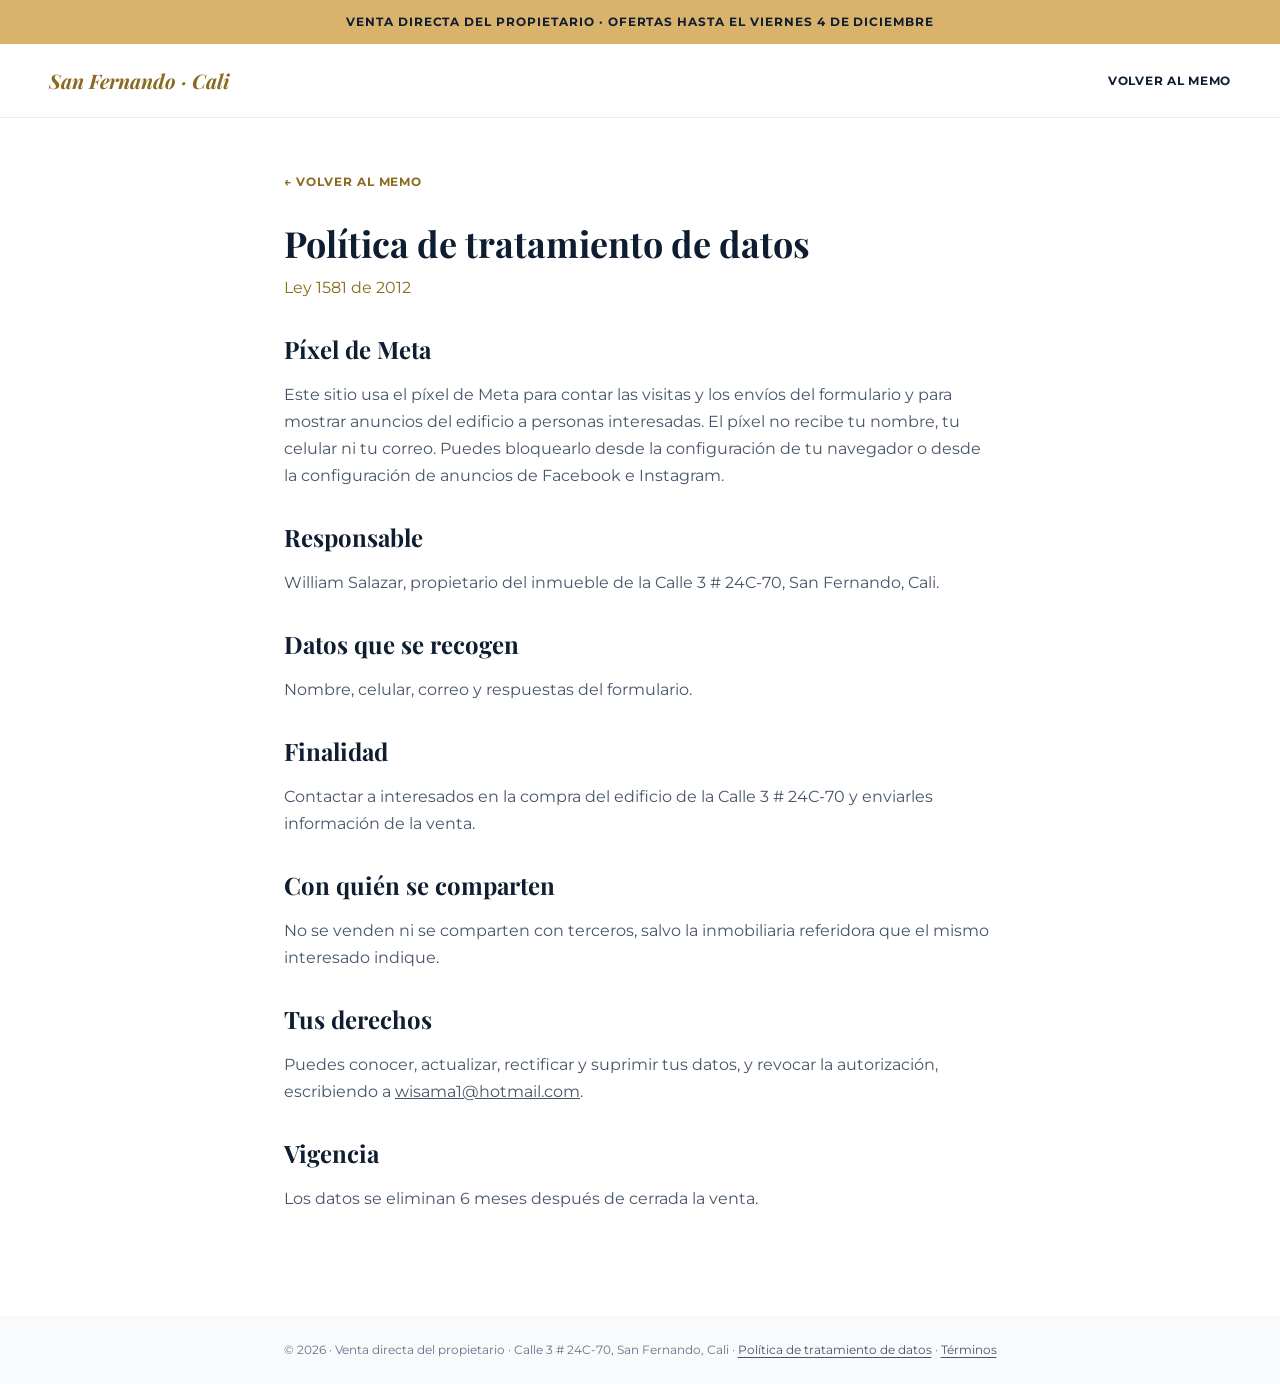
==== politica-datos.html @ 8b114950 "Landing memo online del edificio de San Fernando Co-Authored-By: Claude Opus 5.5 <noreply@anthropic." ====
<!doctype html>
<html lang="es-CO">
<head>
<meta charset="utf-8">
<meta name="viewport" content="width=device-width, initial-scale=1">
<title>Política de tratamiento de datos · Venta directa, San Fernando</title>
<meta name="robots" content="noindex">
<link rel="preconnect" href="https://fonts.googleapis.com">
<link rel="preconnect" href="https://fonts.gstatic.com" crossorigin>
<link href="https://fonts.googleapis.com/css2?family=Montserrat:wght@300;400;500;600;700&family=Playfair+Display:ital,wght@0,700;1,700&display=swap" rel="stylesheet">
<link rel="stylesheet" href="assets/styles.css">
<!-- Meta Pixel · dataset "Edificio San Fernando · Landing" (finan.taxi) -->
<script>
!function(f,b,e,v,n,t,s){if(f.fbq)return;n=f.fbq=function(){n.callMethod?n.callMethod.apply(n,arguments):n.queue.push(arguments)};if(!f._fbq)f._fbq=n;n.push=n;n.loaded=!0;n.version='2.0';n.queue=[];t=b.createElement(e);t.async=!0;t.src=v;s=b.getElementsByTagName(e)[0];s.parentNode.insertBefore(t,s)}(window,document,'script','https://connect.facebook.net/en_US/fbevents.js');
fbq('init','2694679924367626');fbq('track','PageView');
</script>
<noscript><img height="1" width="1" style="display:none" alt="" src="https://www.facebook.com/tr?id=2694679924367626&amp;ev=PageView&amp;noscript=1"></noscript>
</head>
<body>
<div class="topbar">Venta directa del propietario · Ofertas hasta el viernes 4 de diciembre</div>
<header class="nav"><div class="in"><a class="brand" href="index.html">San Fernando · Cali</a><a class="l" href="index.html" style="font-size:12px;font-weight:700;letter-spacing:.06em;text-transform:uppercase;text-decoration:none;color:#0f1d30">Volver al memo</a></div></header>
<main class="legal">
<a class="back" href="index.html">&larr; Volver al memo</a>
<h1>Política de tratamiento de datos</h1>
<p class="sub">Ley 1581 de 2012</p>
<h2>Píxel de Meta</h2>
<p>Este sitio usa el píxel de Meta para contar las visitas y los envíos del formulario y para mostrar anuncios del edificio a personas interesadas. El píxel no recibe tu nombre, tu celular ni tu correo. Puedes bloquearlo desde la configuración de tu navegador o desde la configuración de anuncios de Facebook e Instagram.</p>
<h2>Responsable</h2>
<p><span data-cfg="nombre_papa">William Salazar</span>, propietario del inmueble de la Calle 3 # 24C-70, San Fernando, Cali.</p>
<h2>Datos que se recogen</h2>
<p>Nombre, celular, correo y respuestas del formulario.</p>
<h2>Finalidad</h2>
<p>Contactar a interesados en la compra del edificio de la Calle 3 # 24C-70 y enviarles información de la venta.</p>
<h2>Con quién se comparten</h2>
<p>No se venden ni se comparten con terceros, salvo la inmobiliaria referidora que el mismo interesado indique.</p>
<h2>Tus derechos</h2>
<p>Puedes conocer, actualizar, rectificar y suprimir tus datos, y revocar la autorización, escribiendo a <span data-cfg="correo_venta"><a href="mailto:wisama1@hotmail.com">wisama1@hotmail.com</a></span>.</p>
<h2>Vigencia</h2>
<p>Los datos se eliminan 6 meses después de cerrada la venta.</p>
</main>
<footer class="foot"><p style="margin:0">© 2026 · Venta directa del propietario · Calle 3 # 24C-70, San Fernando, Cali · <a href="politica-datos.html">Política de tratamiento de datos</a> · <a href="terminos.html">Términos</a></p></footer>
<script src="config.js"></script>
<script>
(function(){var C=window.UPCFG||{};
 var m={nombre_papa:C.nombre_papa,correo_venta:C.correo_venta};
 document.querySelectorAll('[data-cfg]').forEach(function(n){var v=m[n.getAttribute('data-cfg')];
  if(v){ if(n.getAttribute('data-cfg')==='correo_venta'){var a=document.createElement('a');a.href='mailto:'+v;a.textContent=v;n.textContent='';n.appendChild(a);} else {n.textContent=v;} }});
})();
</script>
</body>
</html>
---- assets/styles.css ----
/* Memo online · Edificio San Fernando. Sistema calcado de Caribe Dekko (medido), paleta de la portada aprobada. */
:root{
  --navy:#0f1d30;
  --navy-deep:#0a1422;
  --navy-line:#2a3b57;
  --gold:#d9b36c;
  --gold-ink:#8a6a1f;      /* dorado para texto pequeño sobre claro (contraste >= 4.5) */
  --gold-ink-lg:#b08a35;   /* dorado para titulares grandes sobre claro (contraste >= 3) */
  --ink:#0f1d30;
  --slate:#475569;
  --slate-soft:#64748b;
  --paper:#f8fafc;
  --line:#e8ecf2;
  --white:#fff;
  --r-card:14px;
  --r-btn:6px;
}
*{box-sizing:border-box}
html{scroll-behavior:smooth;-webkit-text-size-adjust:100%}
body{margin:0;font-family:'Montserrat',system-ui,-apple-system,'Segoe UI',Roboto,sans-serif;font-weight:300;font-size:18px;line-height:28px;color:var(--slate);background:var(--white);overflow-x:hidden}
img{max-width:100%;height:auto;display:block}
a{color:inherit}
h1,h2,h3{font-family:'Playfair Display',Georgia,serif;font-weight:700;color:var(--ink);margin:0;font-variant-numeric:lining-nums;font-feature-settings:"lnum" 1}
h1{font-size:48px;line-height:60px}
h2{font-size:24px;line-height:32px}
h3{font-size:18px;line-height:28px}
.num,.lnum{font-variant-numeric:lining-nums}
.sub{color:var(--gold-ink);font-size:14px;line-height:22px;font-weight:500;margin:4px 0 0}
.eyebrow{font-size:11px;letter-spacing:.14em;text-transform:uppercase;font-weight:600;color:var(--gold-ink)}

/* barra superior dorada (sticky) */
.topbar{position:sticky;top:0;z-index:50;background:var(--gold);color:var(--navy);text-align:center;font-weight:700;font-size:12px;line-height:18px;letter-spacing:.08em;text-transform:uppercase;padding:13px 16px;min-height:44px;display:flex;align-items:center;justify-content:center}

/* menú */
.nav{background:var(--white);border-bottom:1px solid var(--line);position:relative;z-index:40}
.nav .in{max-width:1230px;margin:0 auto;padding:0 24px;height:73px;display:flex;align-items:center;justify-content:space-between}
.nav .brand{font-family:'Playfair Display',serif;font-weight:700;font-style:italic;font-size:20px;color:var(--gold-ink);text-decoration:none;font-variant-numeric:lining-nums}
.nav ul{list-style:none;margin:0;padding:0;display:flex;gap:32px}
.nav a.l{font-size:12px;font-weight:700;letter-spacing:.06em;text-transform:uppercase;color:var(--ink);text-decoration:none;padding:8px 0}
.nav a.l:hover{color:var(--gold-ink)}
.burger{display:none;background:none;border:0;padding:10px;margin-right:-10px;cursor:pointer;color:var(--ink)}
.burger svg{display:block}

/* layout dos columnas */
.wrap{max-width:1230px;margin:0 auto;padding:32px 24px 0;display:grid;grid-template-columns:minmax(0,1fr) 384px;column-gap:46px;align-items:start}
.main{grid-column:1;grid-row:1;min-width:0}
.aside{grid-column:2;grid-row:1;position:sticky;top:64px;align-self:start}
section{scroll-margin-top:64px}
.main>section{margin-bottom:64px}

/* hero */
.mark{display:flex;align-items:center;gap:14px;margin:8px 0 28px}
.mark b{font-family:'Playfair Display',serif;font-style:italic;font-weight:700;font-size:38px;line-height:40px;color:var(--gold-ink-lg);font-variant-numeric:lining-nums}
.mark span{font-size:12px;letter-spacing:.2em;text-transform:uppercase;font-weight:600;color:var(--gold-ink);border-left:1px solid var(--gold);padding-left:14px;line-height:18px}
.hero h1 em{display:block;font-style:italic;color:var(--gold-ink-lg)}
.hero .lead{margin:24px 0 8px}
.hero .lead-strong{font-weight:700;color:var(--ink);margin:0 0 28px}
.cifra{background:var(--paper);border-left:4px solid var(--gold);border-radius:0 8px 8px 0;padding:24px 28px;margin:0 0 28px}
.cifra .k{font-size:12px;letter-spacing:.12em;text-transform:uppercase;font-weight:600;color:var(--slate-soft)}
.cifra .v{font-family:'Montserrat',sans-serif;font-weight:700;font-size:32px;line-height:44px;color:var(--ink);font-variant-numeric:lining-nums}
.cifra p{margin:4px 0 0;font-size:14px;line-height:22px;color:var(--slate);font-weight:400}
.hero p.cierre{margin:0 0 28px;font-size:16px;line-height:26px}
.hero-foto{margin:0;border-radius:var(--r-card);overflow:hidden;background:var(--paper);box-shadow:0 10px 30px rgba(15,29,48,.12)}
.hero-foto img{width:100%;aspect-ratio:3/2;object-fit:cover;object-position:50% 18%}

/* tarjeta gris (galería) */
.card-soft{background:var(--paper);border-radius:20px;padding:32px}
.card-soft h2{font-size:24px}
.galeria{display:grid;grid-template-columns:1fr 1fr;gap:16px;margin-top:24px}
.galeria figure{margin:0;display:flex;flex-direction:column;gap:8px}
.galeria .ph{border-radius:12px;overflow:hidden;background:#e2e8f0;box-shadow:0 8px 22px rgba(15,29,48,.10)}
.galeria img{width:100%;aspect-ratio:4/3;object-fit:cover}
.galeria .wide{grid-column:1/-1}
.galeria .wide img{aspect-ratio:16/8}
.galeria figcaption{font-size:12px;line-height:18px;font-weight:500;color:var(--slate);letter-spacing:.02em}
.galeria figcaption b{color:var(--ink);font-weight:600}
.galeria .rotulo{font-size:12px;line-height:18px;font-style:italic;color:var(--slate)}

/* pilares */
.pilares h2{text-transform:none}
.grid4{display:grid;grid-template-columns:1fr 1fr;gap:16px;margin-top:24px}
.pcard{background:var(--white);border:1px solid var(--line);border-radius:var(--r-card);padding:24px;box-shadow:0 1px 3px rgba(15,29,48,.05)}
.pcard .eyebrow{display:block;margin-bottom:12px}
.pcard h3{margin-bottom:8px}
.pcard p{margin:0;font-size:14px;line-height:22px;font-weight:400;color:var(--slate)}

/* pasos (bloque navy) */
.pasos{background:var(--navy);border-radius:20px;padding:32px;color:#fff}
.pasos h2{color:#fff}
.pasos .tl{list-style:none;margin:24px 0 0;padding:0 0 0 22px;position:relative}
.pasos .tl:before{content:"";position:absolute;left:4px;top:8px;bottom:8px;width:1px;background:rgba(217,179,108,.4)}
.pasos .tl li{position:relative;margin-bottom:20px}
.pasos .tl li:last-child{margin-bottom:0}
.pasos .tl li:before{content:"";position:absolute;left:-22px;top:6px;width:9px;height:9px;border-radius:50%;background:var(--gold)}
.pasos h3{color:var(--gold);text-transform:uppercase;font-size:16px;line-height:24px}
.pasos p{margin:2px 0 0;font-size:14px;line-height:22px;font-weight:400;color:#e6ecf5}

/* tabla */
.tabla{width:100%;border-collapse:separate;border-spacing:0;margin-top:20px;font-size:14px;line-height:22px;border-radius:10px;overflow:hidden;border:1px solid var(--line)}
.tabla th{background:var(--navy);color:#fff;text-align:left;font-size:12px;letter-spacing:.08em;text-transform:uppercase;font-weight:700;padding:12px 16px}
.tabla td{padding:14px 16px;font-weight:400;color:var(--slate);vertical-align:top;border-top:1px solid var(--line)}
.tabla tbody tr:nth-child(even) td{background:var(--paper)}
.tabla td:first-child{color:var(--ink);font-weight:600;width:48%}
.tabla td:last-child{color:var(--gold-ink);font-weight:600}
.nota{font-size:12px;line-height:19px;font-style:italic;color:var(--slate-soft);margin:12px 0 0}

/* narrativa 2 tarjetas */
.dos{display:grid;grid-template-columns:1fr 1fr;gap:16px;margin-top:24px}
.ncard{background:var(--paper);border-top:3px solid var(--gold);border-radius:12px;padding:22px 24px}
.ncard h3{font-size:17px;margin-bottom:8px}
.ncard p{margin:0;font-size:14px;line-height:22px;font-weight:400;color:var(--slate)}
.mapa{margin:20px 0 0;border-radius:var(--r-card);overflow:hidden;box-shadow:0 10px 30px rgba(15,29,48,.12);border:1px solid var(--line)}
.mapa img{width:100%}

/* FAQ */
.faq{margin-top:16px;border-top:1px solid var(--line)}
.faq details{border-bottom:1px solid var(--line)}
.faq summary{list-style:none;cursor:pointer;display:flex;justify-content:space-between;align-items:center;gap:16px;padding:18px 0;font-weight:700;font-size:14px;line-height:22px;color:var(--ink)}
.faq summary::-webkit-details-marker{display:none}
.faq summary:after{content:"+";color:var(--gold-ink);font-size:22px;line-height:22px;font-weight:400;flex:none}
.faq details[open] summary:after{content:"\2212"}
.faq details p{margin:0 0 18px;font-size:14px;line-height:23px;font-weight:400;color:var(--slate)}

/* formulario (tarjeta navy) */
.fcard{background:var(--navy);border-radius:16px;box-shadow:0 20px 40px rgba(15,29,48,.28);color:#fff;padding:24px;max-height:calc(100vh - 80px);overflow-y:auto;scrollbar-width:thin;scrollbar-color:#3a4d6b transparent}
.fcard .eyebrow{display:block;text-align:center;color:var(--gold);line-height:16px}
.fcard h2{color:#fff;text-align:center;margin:6px 0 2px;font-size:22px}
.fcard .fsub{text-align:center;font-size:12px;line-height:18px;color:#c3cfdf;margin:0 0 16px;font-weight:400}
.f label.l{display:block;line-height:16px;font-size:11px;letter-spacing:.1em;text-transform:uppercase;color:#b9c6d9;font-weight:600;margin:0 0 5px}
.f .fld{margin-bottom:10px}
.f input[type=text],.f input[type=tel],.f input[type=email],.f select{width:100%;background:var(--navy-deep);border:1px solid var(--navy-line);border-radius:var(--r-btn);color:#fff;font:400 14px/20px 'Montserrat',sans-serif;padding:9px 12px;height:40px;appearance:none;-webkit-appearance:none}
.f select{background-image:url("data:image/svg+xml;utf8,<svg xmlns='http://www.w3.org/2000/svg' width='12' height='8' viewBox='0 0 12 8'><path d='M1 1l5 5 5-5' fill='none' stroke='%23d9b36c' stroke-width='1.6'/></svg>");background-repeat:no-repeat;background-position:right 12px center;padding-right:34px}
.f select option{color:#0f1d30;background:#fff}
.f input::placeholder{color:#7f90a8}
.f input:focus,.f select:focus{outline:2px solid var(--gold);outline-offset:1px;border-color:var(--gold)}
.f input:user-invalid,.f select:user-invalid{border-color:#f0a3a3}
.f .chk{display:flex;gap:10px;align-items:flex-start;margin:4px 0 14px}
.f .chk input{margin-top:3px;width:16px;height:16px;accent-color:var(--gold);flex:none}
.f .chk label{font-size:12px;line-height:18px;color:#d5deea;font-weight:400}
.f .chk a{color:var(--gold)}
.btn{display:block;width:100%;background:var(--gold);color:var(--navy);border:0;border-radius:var(--r-btn);height:42px;font:700 13px/18px 'Montserrat',sans-serif;letter-spacing:.06em;text-transform:uppercase;cursor:pointer;text-align:center;text-decoration:none;padding:12px 16px}
.btn:hover{filter:brightness(1.05)}
.btn[disabled]{opacity:.6;cursor:progress}
.btn.line{background:transparent;color:var(--gold);border:1px solid var(--gold);margin-top:10px}
.fine{margin:12px 0 0;text-align:center;font-size:11px;line-height:17px;color:#b9c6d9;font-weight:400}
.ferr{background:#3a1d24;border:1px solid #8a3a47;color:#ffd9de;border-radius:8px;padding:10px 12px;font-size:13px;line-height:19px;font-weight:400;margin:0 0 12px}
.ferr[hidden]{display:none}

/* pantalla posterior */
.pant{text-align:center;padding:8px 0}
.pant h2{color:#fff;font-size:24px;line-height:32px;margin:8px 0 10px}
.pant p{margin:0 0 18px;color:#d5deea;font-size:15px;line-height:23px;font-weight:400}
.pant .btn{margin-top:10px}
.pant-top{margin:0 0 40px}
.pant-top .fcard{max-height:none;overflow:visible;padding:32px;max-width:none}
.pant-top .pant{max-width:560px;margin:0 auto}
.pant-top[hidden]{display:none}

/* pie */
.foot{background:var(--paper);margin-top:64px;padding:24px;text-align:center;font-size:12px;line-height:20px;color:var(--slate-soft);font-weight:400}
.foot a{color:var(--slate);text-underline-offset:3px}

/* páginas legales */
.legal{max-width:760px;margin:0 auto;padding:48px 24px 24px}
.legal h1{font-size:36px;line-height:46px;margin-bottom:8px}
.legal h2{margin:32px 0 8px}
.legal p,.legal li{font-size:16px;line-height:27px;font-weight:400}
.legal ul{padding-left:22px}
.legal .back{display:inline-block;font-size:12px;letter-spacing:.08em;text-transform:uppercase;font-weight:700;color:var(--gold-ink);text-decoration:none;margin-bottom:24px}

/* móvil */
@media (max-width:980px){
  .wrap{display:block;padding:24px 20px 0}
  .aside{position:static;margin:0 0 0}
  .fcard{max-height:none;overflow:visible}
  h1{font-size:36px;line-height:44px}
  .nav .in{padding:0 20px;height:64px}
  .burger{display:block}
  .nav ul{display:none;position:absolute;left:0;right:0;top:64px;background:var(--white);border-bottom:1px solid var(--line);flex-direction:column;gap:0;padding:8px 20px 16px;box-shadow:0 12px 20px rgba(15,29,48,.08)}
  .nav ul.open{display:flex}
  .nav a.l{display:block;padding:14px 0;border-bottom:1px solid var(--line)}
  .topbar{font-size:11px;letter-spacing:.05em;padding:10px 14px}
  .mark b{font-size:32px}
  .mark span{font-size:11px}
  .hero-foto img{aspect-ratio:4/5;object-position:50% 30%}
  .card-soft{padding:20px}
  .galeria{gap:12px}
  .galeria .wide img{aspect-ratio:16/10}
  .galeria img{aspect-ratio:1/1}
  .galeria figcaption{font-size:11px;line-height:16px}
  .grid4,.dos{grid-template-columns:1fr}
  .pasos{padding:24px 20px}
  .tabla{font-size:13px}
  .tabla th,.tabla td{padding:12px}
  .tabla td:first-child{width:46%}
  .cifra{padding:20px}
  .cifra .v{font-size:28px;line-height:38px}
  body{font-size:17px}
  .main>section{margin-bottom:48px}
  #formulario{margin-top:0}
}
@media (min-width:981px) and (max-height:720px){
  .aside{top:56px}
  .fcard{padding:12px 22px 14px;max-height:calc(100vh - 66px)}
  .fcard h2{margin:2px 0 8px;font-size:20px;line-height:26px}
  .fcard .fsub{display:none}
  .f label.l{margin-bottom:3px}
  .f .fld{margin-bottom:6px}
  .f input[type=text],.f input[type=tel],.f input[type=email],.f select{height:36px;padding:6px 12px}
  .f .chk{margin:2px 0 8px}
  .btn{height:38px;padding:9px 16px}
  .fine{margin-top:8px}
}
@media (prefers-reduced-motion:reduce){html{scroll-behavior:auto}}
.mark{flex-wrap:wrap;gap:6px 14px}
.mark b{white-space:nowrap}
.legal .nav-l{display:inline}
@media (max-width:980px){.mark span{border-left:0;padding-left:0}.mark{margin-bottom:20px}.nav .in>a.l{border-bottom:0;padding:0}}
.hero .lead{max-width:520px}
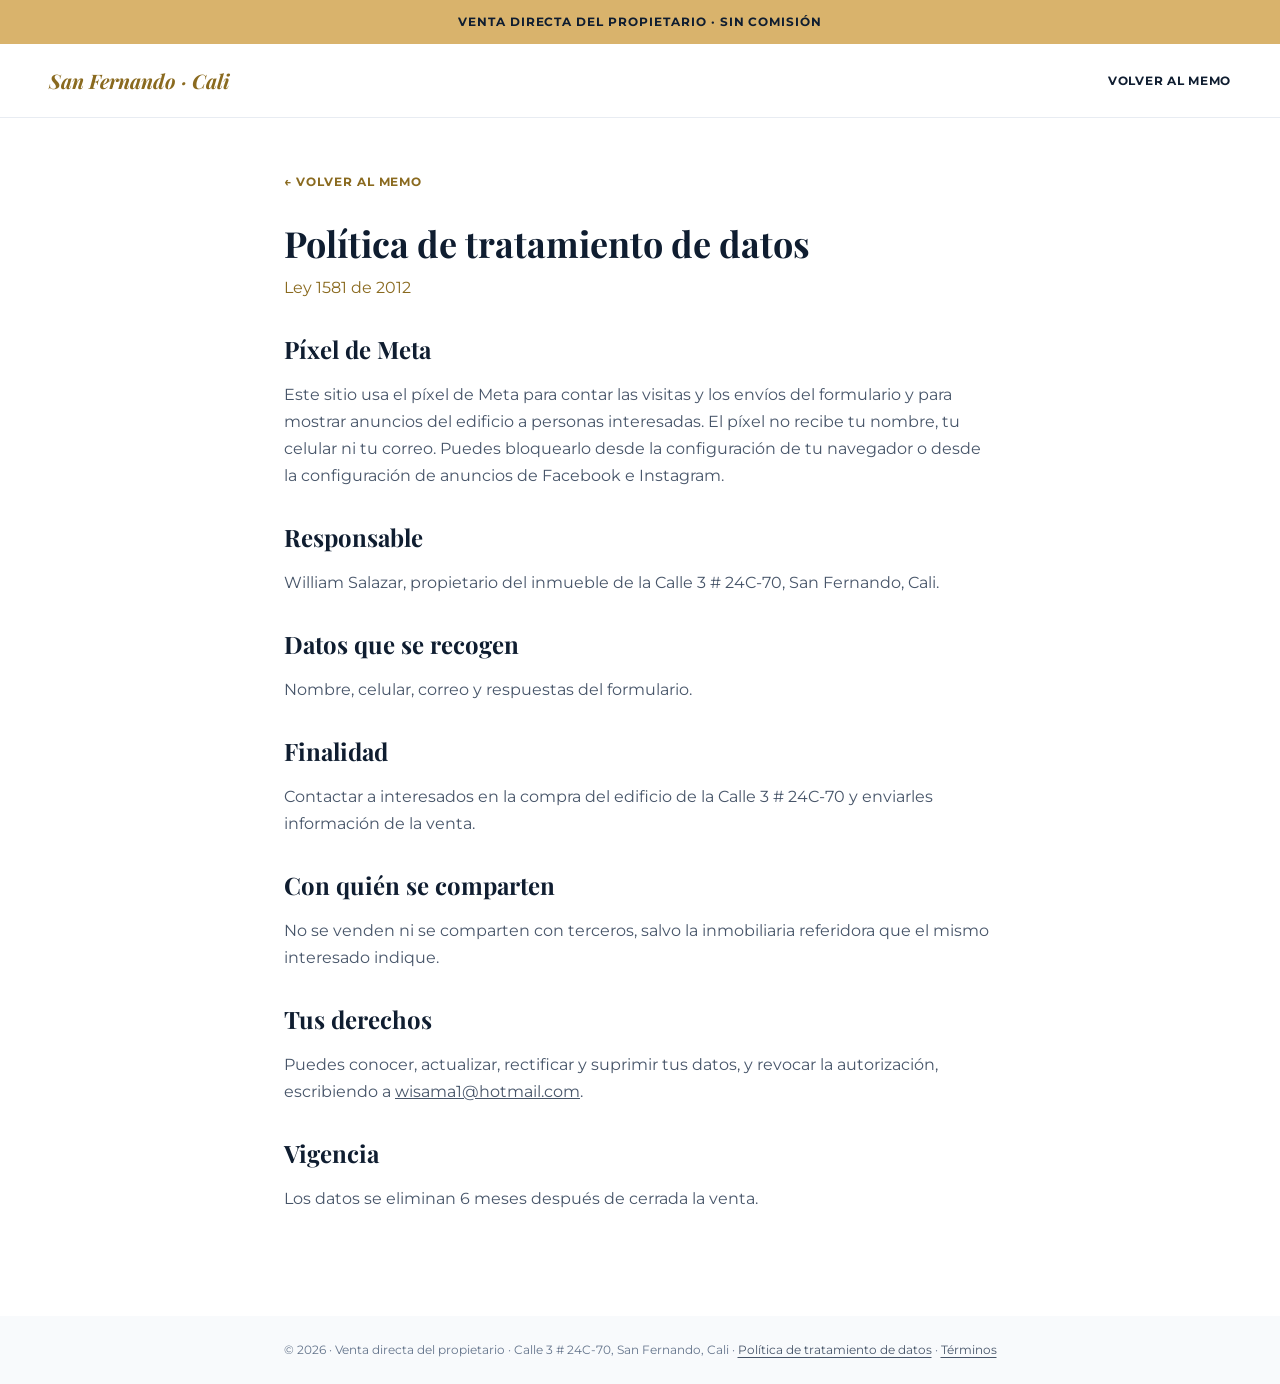
==== commit 1161919a: "Primer pantallazo con foto, cifras y botones al formulario; sin precio de contado ni fechas; renta c" ====
--- a/politica-datos.html
+++ b/politica-datos.html
@@ -1,51 +1,51 @@
-<!doctype html>
-<html lang="es-CO">
-<head>
-<meta charset="utf-8">
-<meta name="viewport" content="width=device-width, initial-scale=1">
-<title>Política de tratamiento de datos · Venta directa, San Fernando</title>
-<meta name="robots" content="noindex">
-<link rel="preconnect" href="https://fonts.googleapis.com">
-<link rel="preconnect" href="https://fonts.gstatic.com" crossorigin>
-<link href="https://fonts.googleapis.com/css2?family=Montserrat:wght@300;400;500;600;700&family=Playfair+Display:ital,wght@0,700;1,700&display=swap" rel="stylesheet">
-<link rel="stylesheet" href="assets/styles.css">
-<!-- Meta Pixel · dataset "Edificio San Fernando · Landing" (finan.taxi) -->
-<script>
-!function(f,b,e,v,n,t,s){if(f.fbq)return;n=f.fbq=function(){n.callMethod?n.callMethod.apply(n,arguments):n.queue.push(arguments)};if(!f._fbq)f._fbq=n;n.push=n;n.loaded=!0;n.version='2.0';n.queue=[];t=b.createElement(e);t.async=!0;t.src=v;s=b.getElementsByTagName(e)[0];s.parentNode.insertBefore(t,s)}(window,document,'script','https://connect.facebook.net/en_US/fbevents.js');
-fbq('init','2694679924367626');fbq('track','PageView');
-</script>
-<noscript><img height="1" width="1" style="display:none" alt="" src="https://www.facebook.com/tr?id=2694679924367626&amp;ev=PageView&amp;noscript=1"></noscript>
-</head>
-<body>
-<div class="topbar">Venta directa del propietario · Ofertas hasta el viernes 4 de diciembre</div>
-<header class="nav"><div class="in"><a class="brand" href="index.html">San Fernando · Cali</a><a class="l" href="index.html" style="font-size:12px;font-weight:700;letter-spacing:.06em;text-transform:uppercase;text-decoration:none;color:#0f1d30">Volver al memo</a></div></header>
-<main class="legal">
-<a class="back" href="index.html">&larr; Volver al memo</a>
-<h1>Política de tratamiento de datos</h1>
-<p class="sub">Ley 1581 de 2012</p>
-<h2>Píxel de Meta</h2>
-<p>Este sitio usa el píxel de Meta para contar las visitas y los envíos del formulario y para mostrar anuncios del edificio a personas interesadas. El píxel no recibe tu nombre, tu celular ni tu correo. Puedes bloquearlo desde la configuración de tu navegador o desde la configuración de anuncios de Facebook e Instagram.</p>
-<h2>Responsable</h2>
-<p><span data-cfg="nombre_papa">William Salazar</span>, propietario del inmueble de la Calle 3 # 24C-70, San Fernando, Cali.</p>
-<h2>Datos que se recogen</h2>
-<p>Nombre, celular, correo y respuestas del formulario.</p>
-<h2>Finalidad</h2>
-<p>Contactar a interesados en la compra del edificio de la Calle 3 # 24C-70 y enviarles información de la venta.</p>
-<h2>Con quién se comparten</h2>
-<p>No se venden ni se comparten con terceros, salvo la inmobiliaria referidora que el mismo interesado indique.</p>
-<h2>Tus derechos</h2>
-<p>Puedes conocer, actualizar, rectificar y suprimir tus datos, y revocar la autorización, escribiendo a <span data-cfg="correo_venta"><a href="mailto:wisama1@hotmail.com">wisama1@hotmail.com</a></span>.</p>
-<h2>Vigencia</h2>
-<p>Los datos se eliminan 6 meses después de cerrada la venta.</p>
-</main>
-<footer class="foot"><p style="margin:0">© 2026 · Venta directa del propietario · Calle 3 # 24C-70, San Fernando, Cali · <a href="politica-datos.html">Política de tratamiento de datos</a> · <a href="terminos.html">Términos</a></p></footer>
-<script src="config.js"></script>
-<script>
-(function(){var C=window.UPCFG||{};
- var m={nombre_papa:C.nombre_papa,correo_venta:C.correo_venta};
- document.querySelectorAll('[data-cfg]').forEach(function(n){var v=m[n.getAttribute('data-cfg')];
-  if(v){ if(n.getAttribute('data-cfg')==='correo_venta'){var a=document.createElement('a');a.href='mailto:'+v;a.textContent=v;n.textContent='';n.appendChild(a);} else {n.textContent=v;} }});
-})();
-</script>
-</body>
-</html>
+<!doctype html>
+<html lang="es-CO">
+<head>
+<meta charset="utf-8">
+<meta name="viewport" content="width=device-width, initial-scale=1">
+<title>Política de tratamiento de datos · Venta directa, San Fernando</title>
+<meta name="robots" content="noindex">
+<link rel="preconnect" href="https://fonts.googleapis.com">
+<link rel="preconnect" href="https://fonts.gstatic.com" crossorigin>
+<link href="https://fonts.googleapis.com/css2?family=Montserrat:wght@300;400;500;600;700&family=Playfair+Display:ital,wght@0,700;1,700&display=swap" rel="stylesheet">
+<link rel="stylesheet" href="assets/styles.css">
+<!-- Meta Pixel · dataset "Edificio San Fernando · Landing" (finan.taxi) -->
+<script>
+!function(f,b,e,v,n,t,s){if(f.fbq)return;n=f.fbq=function(){n.callMethod?n.callMethod.apply(n,arguments):n.queue.push(arguments)};if(!f._fbq)f._fbq=n;n.push=n;n.loaded=!0;n.version='2.0';n.queue=[];t=b.createElement(e);t.async=!0;t.src=v;s=b.getElementsByTagName(e)[0];s.parentNode.insertBefore(t,s)}(window,document,'script','https://connect.facebook.net/en_US/fbevents.js');
+fbq('init','2694679924367626');fbq('track','PageView');
+</script>
+<noscript><img height="1" width="1" style="display:none" alt="" src="https://www.facebook.com/tr?id=2694679924367626&amp;ev=PageView&amp;noscript=1"></noscript>
+</head>
+<body>
+<div class="topbar">Venta directa del propietario · Sin comisión</div>
+<header class="nav"><div class="in"><a class="brand" href="index.html">San Fernando · Cali</a><a class="l" href="index.html" style="font-size:12px;font-weight:700;letter-spacing:.06em;text-transform:uppercase;text-decoration:none;color:#0f1d30">Volver al memo</a></div></header>
+<main class="legal">
+<a class="back" href="index.html">&larr; Volver al memo</a>
+<h1>Política de tratamiento de datos</h1>
+<p class="sub">Ley 1581 de 2012</p>
+<h2>Píxel de Meta</h2>
+<p>Este sitio usa el píxel de Meta para contar las visitas y los envíos del formulario y para mostrar anuncios del edificio a personas interesadas. El píxel no recibe tu nombre, tu celular ni tu correo. Puedes bloquearlo desde la configuración de tu navegador o desde la configuración de anuncios de Facebook e Instagram.</p>
+<h2>Responsable</h2>
+<p><span data-cfg="nombre_papa">William Salazar</span>, propietario del inmueble de la Calle 3 # 24C-70, San Fernando, Cali.</p>
+<h2>Datos que se recogen</h2>
+<p>Nombre, celular, correo y respuestas del formulario.</p>
+<h2>Finalidad</h2>
+<p>Contactar a interesados en la compra del edificio de la Calle 3 # 24C-70 y enviarles información de la venta.</p>
+<h2>Con quién se comparten</h2>
+<p>No se venden ni se comparten con terceros, salvo la inmobiliaria referidora que el mismo interesado indique.</p>
+<h2>Tus derechos</h2>
+<p>Puedes conocer, actualizar, rectificar y suprimir tus datos, y revocar la autorización, escribiendo a <span data-cfg="correo_venta"><a href="mailto:wisama1@hotmail.com">wisama1@hotmail.com</a></span>.</p>
+<h2>Vigencia</h2>
+<p>Los datos se eliminan 6 meses después de cerrada la venta.</p>
+</main>
+<footer class="foot"><p style="margin:0">© 2026 · Venta directa del propietario · Calle 3 # 24C-70, San Fernando, Cali · <a href="politica-datos.html">Política de tratamiento de datos</a> · <a href="terminos.html">Términos</a></p></footer>
+<script src="config.js"></script>
+<script>
+(function(){var C=window.UPCFG||{};
+ var m={nombre_papa:C.nombre_papa,correo_venta:C.correo_venta};
+ document.querySelectorAll('[data-cfg]').forEach(function(n){var v=m[n.getAttribute('data-cfg')];
+  if(v){ if(n.getAttribute('data-cfg')==='correo_venta'){var a=document.createElement('a');a.href='mailto:'+v;a.textContent=v;n.textContent='';n.appendChild(a);} else {n.textContent=v;} }});
+})();
+</script>
+</body>
+</html>
--- a/assets/styles.css
+++ b/assets/styles.css
@@ -217,3 +217,40 @@
 .legal .nav-l{display:inline}
 @media (max-width:980px){.mark span{border-left:0;padding-left:0}.mark{margin-bottom:20px}.nav .in>a.l{border-bottom:0;padding:0}}
 .hero .lead{max-width:520px}
+
+/* v2 (16-oct, feedback de Juan): primer pantallazo con foto, 4 cifras y botón directo al formulario */
+.hero-foto{position:relative;margin:0 0 28px}
+.hero-foto img{aspect-ratio:5/2;object-position:50% 24%}
+.hero-tag{position:absolute;left:16px;bottom:16px;background:rgba(15,29,48,.84);color:#fff;font-size:11px;line-height:16px;font-weight:600;letter-spacing:.14em;text-transform:uppercase;padding:8px 12px;border-radius:6px}
+.hero h1{font-size:44px;line-height:54px}
+.hero h1 em{font-size:.62em;line-height:1.3;margin-top:8px}
+.kpis{display:grid;grid-template-columns:repeat(4,minmax(0,1fr));gap:16px;margin:24px 0 24px}
+.kpis>div{border-left:3px solid var(--gold);padding-left:14px;min-width:0}
+.kpis dt{font-size:11px;line-height:16px;letter-spacing:.12em;text-transform:uppercase;font-weight:600;color:var(--slate-soft)}
+.kpis dd{margin:2px 0 0;font-weight:700;font-size:28px;line-height:36px;color:var(--ink);font-variant-numeric:lining-nums;white-space:nowrap}
+.kpis dd.hi{color:var(--gold-ink)}
+.kpis p{margin:0;font-size:12px;line-height:17px;font-weight:500;color:var(--slate)}
+.ctas{display:flex;flex-wrap:wrap;gap:12px;margin:0 0 28px}
+.btn.cta,.btn.ghost,.btn.cta-sec{display:inline-flex;align-items:center;justify-content:center;width:auto;height:52px;padding:0 28px;font-size:13px}
+.btn.ghost{background:transparent;color:var(--ink);border:1px solid var(--ink)}
+.btn.ghost:hover{background:var(--paper);filter:none}
+.btn.cta-sec{margin-top:24px;height:48px}
+.hero .lead{margin:0 0 8px}
+.barra-cta{position:fixed;left:0;right:0;bottom:0;z-index:60;background:var(--navy);color:#fff;display:flex;align-items:center;justify-content:space-between;gap:12px;padding:10px 16px calc(10px + env(safe-area-inset-bottom,0px));box-shadow:0 -8px 24px rgba(15,29,48,.25)}
+.barra-cta[hidden]{display:none}
+.barra-cta .bc-t{min-width:0;line-height:1.2}
+.barra-cta .bc-t b{display:block;color:var(--gold);font-size:18px;font-weight:700;font-variant-numeric:lining-nums}
+.barra-cta .bc-t span{display:block;font-size:12px;color:#c3cfdf;white-space:nowrap;overflow:hidden;text-overflow:ellipsis}
+.barra-cta .btn{display:inline-flex;align-items:center;width:auto;flex:none;height:44px;padding:0 18px}
+@media (min-width:981px){.barra-cta{display:none !important}}
+@media (max-width:980px){
+  .hero-foto{margin:0 0 20px}
+  .hero-foto img{aspect-ratio:16/10;object-position:50% 25%}
+  .hero h1{font-size:30px;line-height:38px}
+  .hero h1 em{font-size:.66em}
+  .kpis{grid-template-columns:repeat(2,minmax(0,1fr));gap:14px 12px;margin:18px 0 20px}
+  .kpis dd{font-size:24px;line-height:30px}
+  .ctas{flex-direction:column;margin-bottom:24px}
+  .btn.cta,.btn.ghost,.btn.cta-sec{width:100%}
+  .foot{padding-bottom:96px}
+}
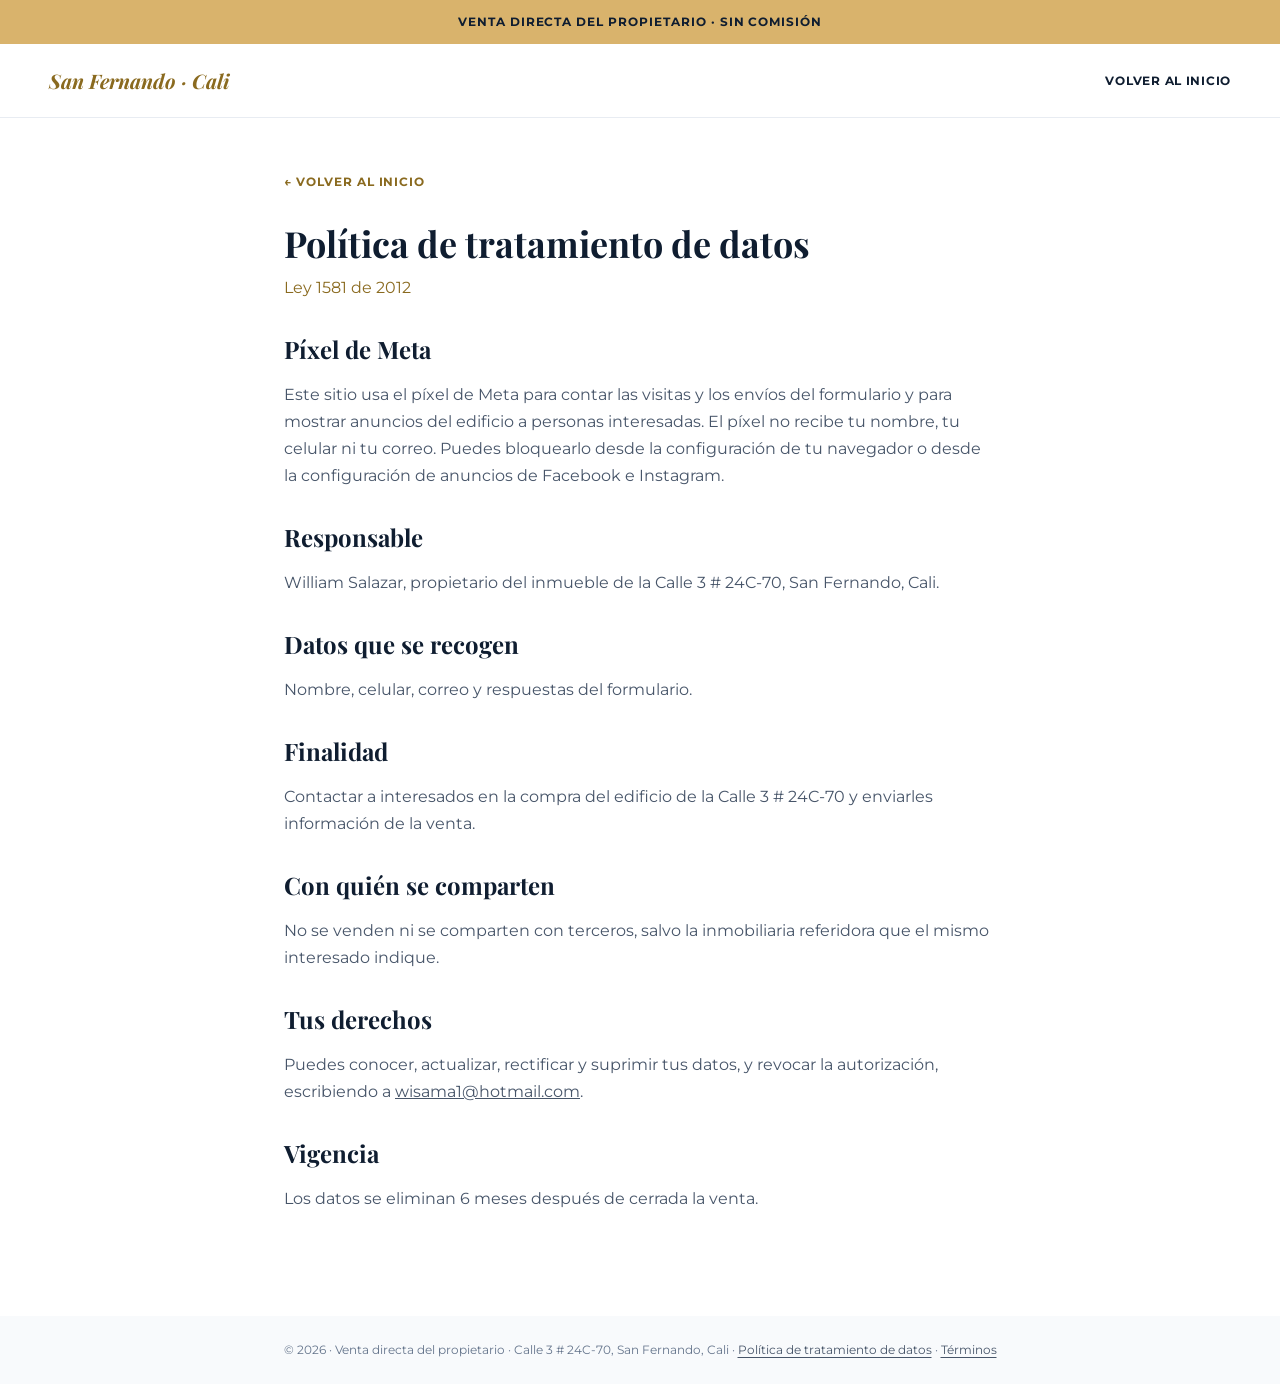
==== commit 3ae429ee: "Sin la palabra memo (no se entiende): CTA de fotos y números y PDF como presentación del edificio; p" ====
--- a/politica-datos.html
+++ b/politica-datos.html
@@ -18,9 +18,9 @@
 </head>
 <body>
 <div class="topbar">Venta directa del propietario · Sin comisión</div>
-<header class="nav"><div class="in"><a class="brand" href="index.html">San Fernando · Cali</a><a class="l" href="index.html" style="font-size:12px;font-weight:700;letter-spacing:.06em;text-transform:uppercase;text-decoration:none;color:#0f1d30">Volver al memo</a></div></header>
+<header class="nav"><div class="in"><a class="brand" href="index.html">San Fernando · Cali</a><a class="l" href="index.html" style="font-size:12px;font-weight:700;letter-spacing:.06em;text-transform:uppercase;text-decoration:none;color:#0f1d30">Volver al inicio</a></div></header>
 <main class="legal">
-<a class="back" href="index.html">&larr; Volver al memo</a>
+<a class="back" href="index.html">&larr; Volver al inicio</a>
 <h1>Política de tratamiento de datos</h1>
 <p class="sub">Ley 1581 de 2012</p>
 <h2>Píxel de Meta</h2>
